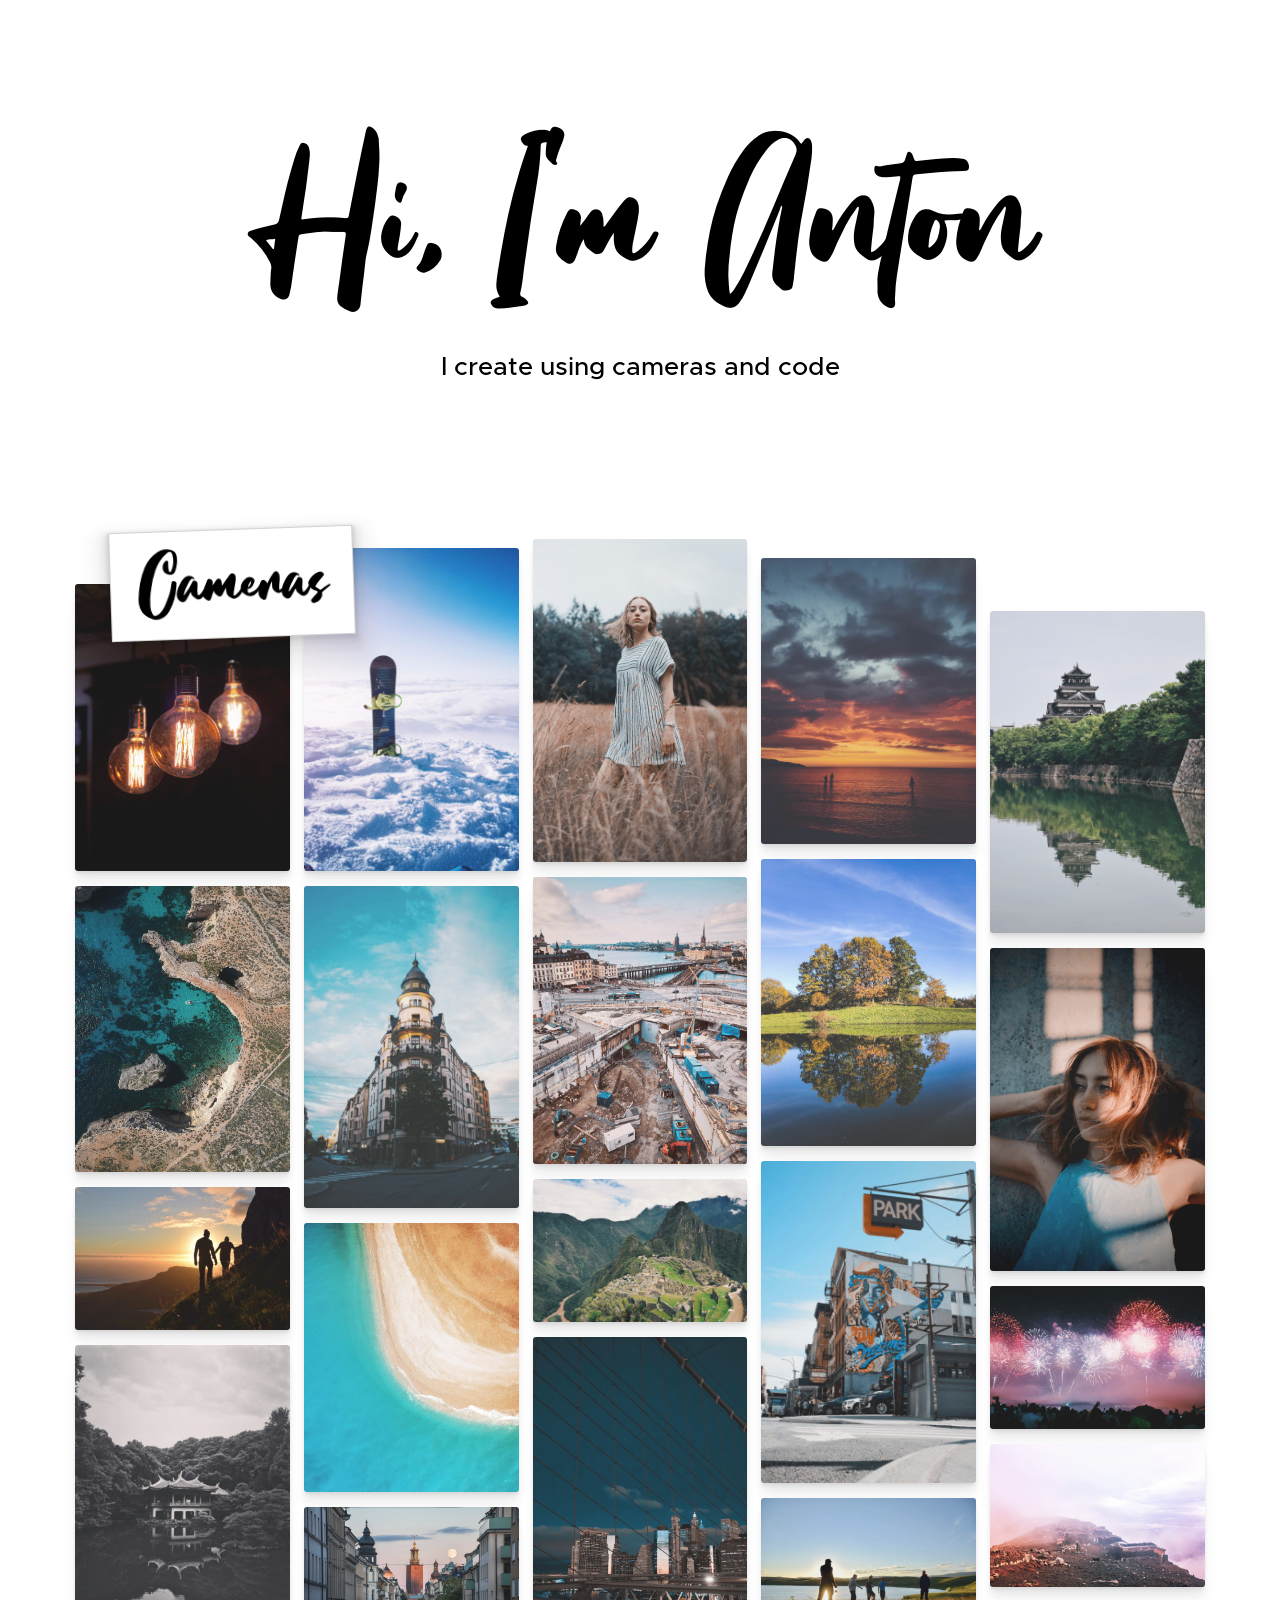
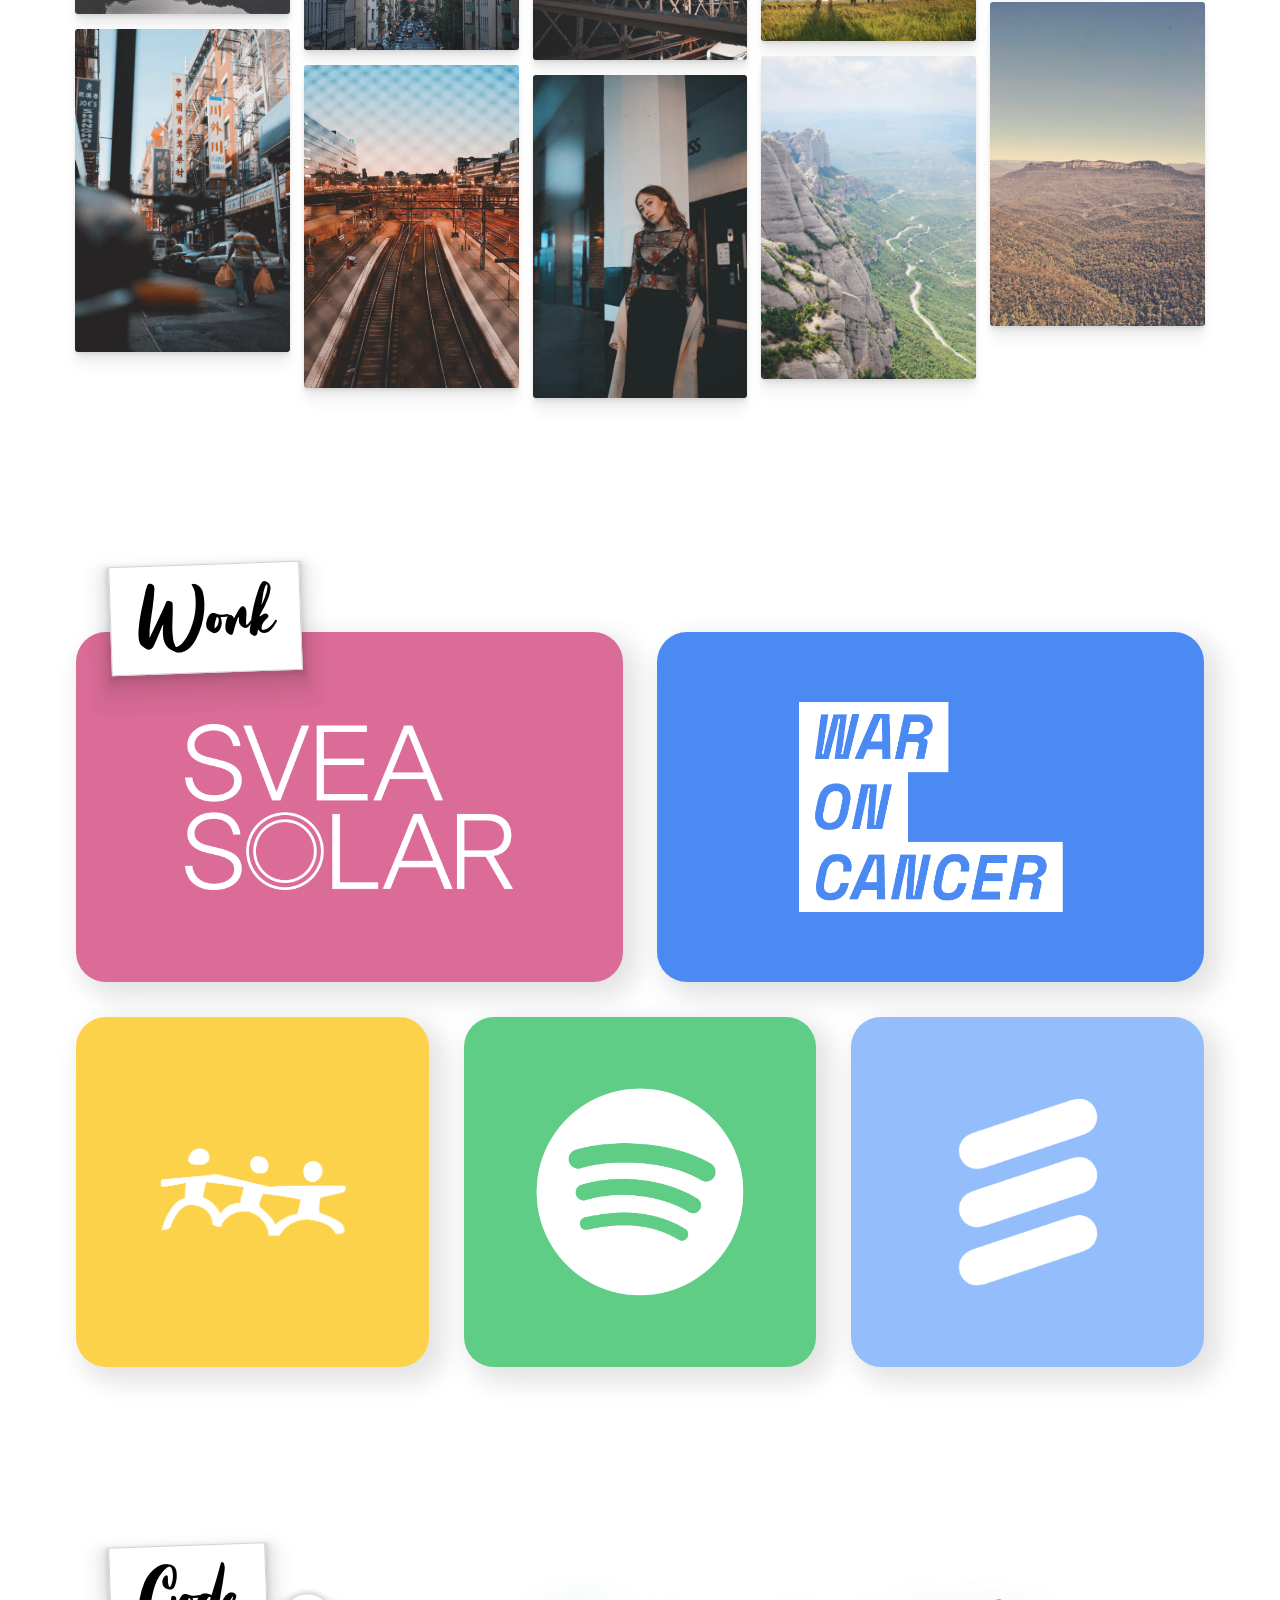
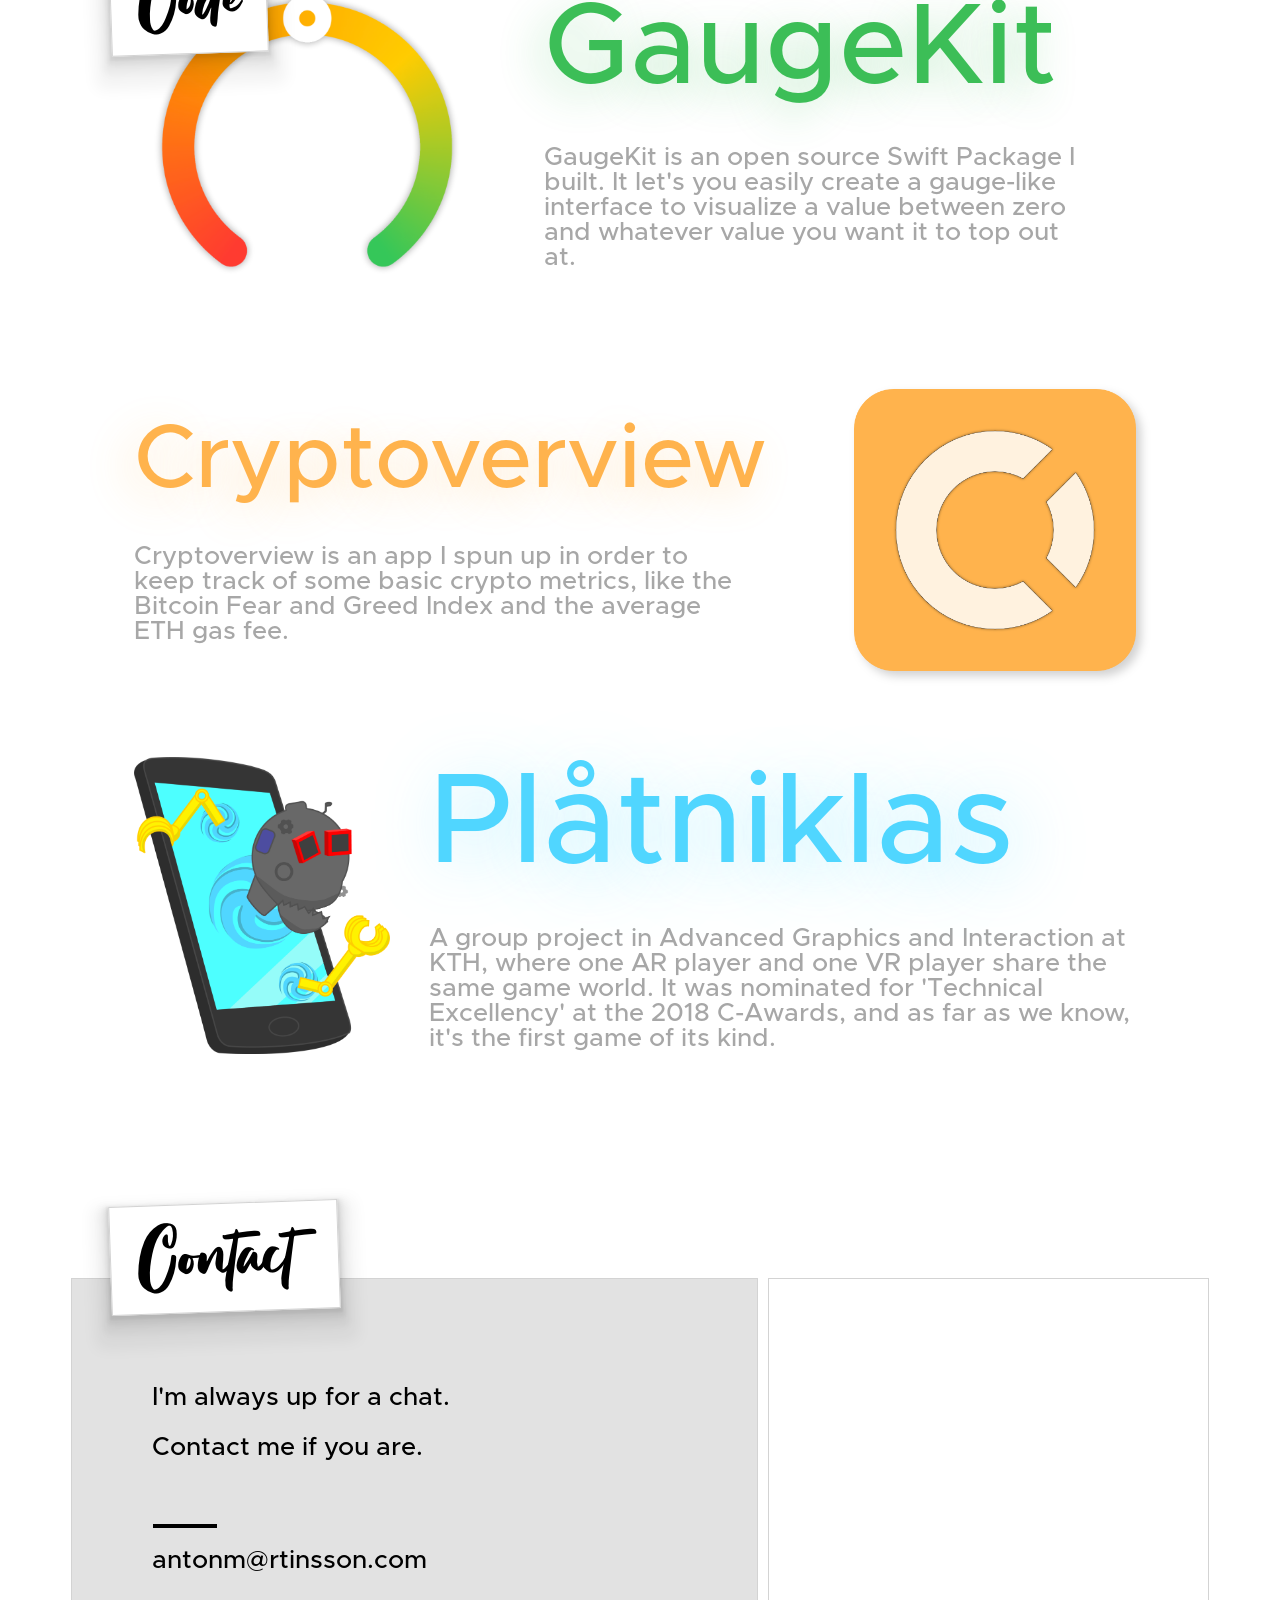
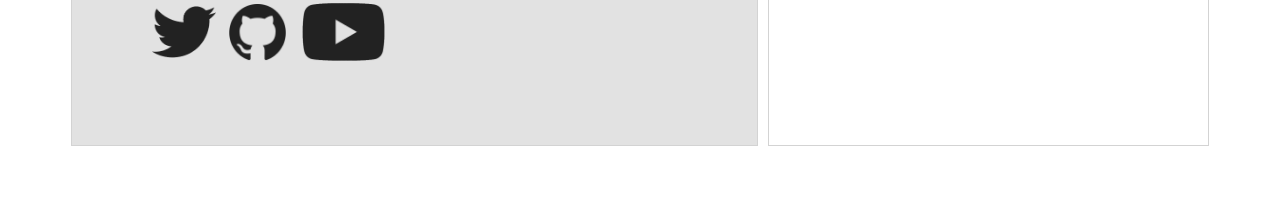
==== index.html @ f38b9bf5 "Get rid of plot and publish" ====
<!DOCTYPE html>
<html lang="en">
  <head>
    <meta charset="UTF-8">
    <meta name="viewport" content="width=device-width, initial-scale=1">
    <meta name="description" content="Anton's portfolio">
    <meta property="og:title" content="Anton's Portfolio">
    <meta property="og:description" content="Anton's portfolio">
    <meta name="twitter:title" content="Anton's Portfolio">
    <meta name="twitter:description" content="Anton's portfolio">
    <link rel="shortcut icon" type="image/png" href="Resources/shortcutIcon.png">
    <title>Anton's Portfolio</title>
    <link rel="stylesheet" href="Resources/portfolioTheme/styles.css" type="text/css">
    <link rel="stylesheet" href="Resources/portfolioTheme/photogrid.css" type="text/css">
    <link rel="stylesheet" href="Resources/portfolioTheme/hero.css" type="text/css">
    <link rel="stylesheet" href="Resources/portfolioTheme/work.css" type="text/css">
    <link rel="stylesheet" href="Resources/portfolioTheme/contact.css" type="text/css">
    <link rel="stylesheet" href="Resources/portfolioTheme/projects.css" type="text/css">
    <link rel="stylesheet" href="Resources/portfolioTheme/darkmode.css" type="text/css">
  </head>
  <body>
    <div>
      <div id="heroContainer">
        <div class="hi">Hi, I'm Anton</div>
        <div id="subtitle">I create using cameras and code</div>
      </div>

      <div class="container">
        <div class="sectionLabel">Cameras</div>
        <div class="hStack camerasContainer">
          <div class="vStack column" id="firstColumn">
            <img src="Resources/Photographs/Lights.jpg" class="photo" alt="Lights">
            <img src="Resources/Photographs/Malta.jpg" class="photo" alt="Malta">
            <img src="Resources/Photographs/Kirkjufell.jpg" class="photo" alt="Kirkjufell">
            <img src="Resources/Photographs/Shinjuku.jpg" class="photo" alt="Shinjuku">
            <img src="Resources/Photographs/Chinatown.jpg" class="photo" alt="Chinatown">
          </div>
          <div class="vStack column" id="secondColumn">
            <img src="Resources/Photographs/Snowboard.jpg" class="photo" alt="Snowboard">
            <img src="Resources/Photographs/Kungsholmsgatan.jpg" class="photo" alt="Kungsholmsgatan">
            <img src="Resources/Photographs/Rhodes.jpg" class="photo" alt="Rhodes">
            <img src="Resources/Photographs/Kungsholmen.jpg" class="photo" alt="Kungsholmen">
            <img src="Resources/Photographs/Centralen.jpg" class="photo" alt="Centralen">
          </div>
          <div class="vStack column" id="thirdColumn">
            <img src="Resources/Photographs/Johanna.jpg" class="photo" alt="Johanna">
            <img src="Resources/Photographs/Slussen.jpg" class="photo" alt="Slussen">
            <img src="Resources/Photographs/MachuPicchu.jpg" class="photo" alt="Machu Picchu">
            <img src="Resources/Photographs/NY_Dawn.jpg" class="photo" alt="New York dawn">
            <img src="Resources/Photographs/Johanna2.jpg" class="photo" alt="Johanna portrait 2">
          </div>
          <div class="vStack column" id="fourthColumn">
            <img src="Resources/Photographs/Bastad_sunset.jpg" class="photo" alt="Bastad sunset">
            <img src="Resources/Photographs/Reflections.jpg" class="photo" alt="Reflections">
            <img src="Resources/Photographs/ParkingLot.jpg" class="photo" alt="Parking lot">
            <img src="Resources/Photographs/Island.jpg" class="photo" alt="Island">
            <img src="Resources/Photographs/Montserrat.jpg" class="photo" alt="Montserrat">
          </div>
          <div class="vStack column" id="fifthColumn">
            <img src="Resources/Photographs/Japanese_Castle.jpg" class="photo" alt="Japanese castle">
            <img src="Resources/Photographs/Johanna3.jpg" class="photo" alt="Johanna portrait 3">
            <img src="Resources/Photographs/Brasilien.jpg" class="photo" alt="Brazil">
            <img src="Resources/Photographs/Fuji.jpg" class="photo" alt="Mount Fuji">
            <img src="Resources/Photographs/BlueMountains.jpg" class="photo" alt="Blue Mountains">
          </div>
        </div>
      </div>

      <div class="container">
        <div class="sectionLabel">Work</div>
        <div class="vStack" id="workContainer">
          <div class="hStack badgeContainer">
            <div class="badge" id="sveaSolar">
              <div class="companyLogo" id="sveaSolarLogo"></div>
              <div class="workDescription">
                <p class="jobTitle">Senior Software Developer</p>
                <p class="workParagraph">As Svea Solar began their transition from React Native to a more performant native app, my experience building apps with SwiftUI proved to be just what they were looking for. Here, I mentor less experienced Swift developers as I continue my stride for perfection of my own craft.</p>
              </div>
            </div>
            <div class="badge" id="warOnCancer">
              <div class="companyLogo" id="warOnCancerLogo"></div>
              <div class="workDescription">
                <p class="jobTitle">iOS Engineer</p>
                <p class="workParagraph">At War on Cancer, I worked with a team dedicated to creating the best possible platform for anyone living with and beyond cancer (as well as their loved ones), while toiling away with some of the latest and greatest that development on Apple platforms had to offer.</p>
              </div>
            </div>
          </div>

          <div class="hStack badgeContainer">
            <div class="badge" id="teamEngine">
              <div class="companyLogo" id="teamEngineLogo"></div>
              <div class="workDescription">
                <p class="jobTitle">iOS Developer</p>
                <p class="workParagraph">As the sole full time iOS Developer for the Stockholm native TeamEngine, I took their iOS offering to new highs and modernized multiple aspects of their app while the company was expanding its reach both in terms of users and employees.</p>
              </div>
            </div>
            <div class="badge" id="spotify">
              <div class="companyLogo" id="spotifyLogo"></div>
              <div class="workDescription">
                <p class="jobTitle">Front-End Intern</p>
                <p class="workParagraph">At Spotify, I worked as a front-end developer intern in a team responsible for creating the tools used for programming and content management in the Spotify application, mainly utlizing React and Typescript to create said tools.</p>
              </div>
            </div>
            <div class="badge" id="ericsson">
              <div class="companyLogo" id="ericssonLogo"></div>
              <div class="workDescription">
                <p class="jobTitle">UX / UI Intern</p>
                <p class="workParagraph">My internship at Ericsson revolved around user testing of their new intranet, but I also took my own initiatives and created a clickable prototype of the website for testing purposes, as well as some vector art for some internal online workspaces.</p>
              </div>
            </div>
          </div>
        </div>
      </div>

      <div class="container">
        <div class="sectionLabel">Code</div>
        <div class="projectContainer">
          <a href="https://github.com/antonmartinsson/GaugeKit">
            <div class="project" id="gaugeKit">
              <img src="Resources/ProjectImages/GaugeKit.png" class="projectImage" id="gaugeKitIcon" alt="GaugeKit">
              <div class="vStack">
                <div class="projectTitle" id="gaugeKitTitle">GaugeKit</div>
                <div class="projectLongText" id="gaugeKitLongText">GaugeKit is an open source Swift Package I built. It let's you easily create a gauge-like interface to visualize a value between zero and whatever value you want it to top out at.</div>
                <div class="projectShortText" id="gaugeKitShortText">GaugeKit is an open source Swift Package I built while working on a personal project of mine.</div>
              </div>
            </div>
          </a>

          <a href="https://apps.apple.com/se/app/cryptoverview/id1578673077">
            <div class="project" id="cryptoverview">
              <div class="vStack">
                <div class="projectTitle" id="cryptoverviewTitle">Cryptoverview</div>
                <div class="projectLongText" id="cryptoverviewLongText">Cryptoverview is an app I spun up in order to keep track of some basic crypto metrics, like the Bitcoin Fear and Greed Index and the average ETH gas fee.</div>
                <div class="projectShortText" id="cryptoverviewShortText">Cryptoverview is an app I spun up in order to keep track of some basic crypto metrics.</div>
              </div>
              <img src="Resources/ProjectImages/CryptoverviewIcon.png" class="projectImage" id="cryptoverviewIcon" alt="Cryptoverview">
            </div>
          </a>

          <a href="https://techpriestv.github.io/platniklas.com/">
            <div class="project" id="platniklas">
              <img src="Resources/ProjectImages/platniklas.png" class="projectImage" id="platniklasIcon" alt="Plåtniklas">
              <div class="vStack">
                <div class="projectTitle" id="platniklasTitle">Plåtniklas</div>
                <div class="projectLongText" id="platniklasLongText">A group project in Advanced Graphics and Interaction at KTH, where one AR player and one VR player share the same game world. It was nominated for 'Technical Excellency' at the 2018 C-Awards, and as far as we know, it's the first game of its kind.</div>
                <div class="projectShortText" id="platniklasShortText">A VR + AR game nominated for 'Technical Excellency' at the 2018 C-Awards.</div>
              </div>
            </div>
          </a>
        </div>
      </div>

      <div class="container">
        <div class="sectionLabel" id="contactSectionLabel">Contact</div>
        <div id="contactContainer">
          <div id="contactInfo">
            <div id="message">
              <p>I'm always up for a chat.</p>
              <p>Contact me if you are.</p>
            </div>
            <div class="grid-item-divider grid-item-divider-left"></div>
            <div class="vStack">
              <div id="email">
                <a href="mailto:antonm@rtinsson.com">antonm@rtinsson.com</a>
              </div>
              <div class="hStack" id="iconContainer">
                <a href="https://www.twitter.com/ntonmartinsson" id="twitterLogo">
                  <img src="Resources/Logos/twitter.png" alt="Twitter logo">
                </a>
                <a href="https://www.github.com/antonmartinsson" id="githubLogo">
                  <img src="Resources/Logos/github.png" alt="Github logo">
                </a>
                <a href="https://www.youtube.com/channel/UCJxH7hGYZABZMricpEmWZAg" id="youtubeLogo">
                  <img src="Resources/Logos/youtube.png" alt="YouTube logo">
                </a>
              </div>
            </div>
          </div>
          <div id="portraitContainer"></div>
        </div>
      </div>
    </div>
  </body>
</html>
---- Resources/portfolioTheme/styles.css ----
.container {
  overflow: hidden;
  box-sizing: border-box;
  padding-top: 60px;
}

.sectionLabel {
  font-family: Beattingvile;
  font-size: 8vw;
  padding: 0 2vw;
  background-color: #fff;
  z-index: 1;
  transform: rotate(-2deg);
  position: absolute;
  margin-left: 8%;
  border-color: lightgray;
  border-style: solid;
  border-width: 1px;
  box-shadow: 0 2px 2px 2px rgba(0, 0, 0, 0.05),
    0 4px 4px 4px rgba(0, 0, 0, 0.05), 0 8px 8px 8px rgba(0, 0, 0, 0.05),
    0 16px 16px 16px rgba(0, 0, 0, 0.05);
}

.hStack {
  display: flex;
  flex-direction: row;
	justify-content: center;
}

.vStack {
  display: flex;
  flex-direction: column;
	justify-content: center;
}

a {
  color: inherit;
  text-decoration: none;
}

a:hover {
  text-decoration: none;
  color: black;
}

.expandContract {
  margin-top: -100%;
  transition: ease-in-out s;
}

@font-face {
  font-family: Beattingvile;
  src: url('../Fonts/Beattingvile.otf');
}

@font-face {
  font-family: Metropolis;
  src: url('../Fonts/Metropolis-Medium.otf');
}

@font-face {
  font-family: Coolvetica;
  src: url('../Fonts/Coolvetica-Condensed.ttf');
}

@media screen and (max-width: 1023px) {
  .sectionLabel {
    font-size: 14vw;
    transform: rotate(-2deg) translateY(-20px);
  }
}
---- Resources/portfolioTheme/photogrid.css ----
.camerasContainer {
  display: flex;
  flex-wrap: wrap;
  width: 100%;
  z-index: 1;
  align-items: center;
  justify-content: center;
  margin-bottom: 8%;
}

.photo {
  opacity: 0.9;
  width: 100%;
  height: auto;
  transition: 0.5s ease;
  backface-visibility: hidden;
  border-radius: 3px;
  margin-top: 10px;
  margin-bottom: 5px;
  box-shadow: 0 2px 2px rgba(0, 0, 0, 0.05), 0 4px 4px rgba(0, 0, 0, 0.05),
    0 8px 8px rgba(0, 0, 0, 0.05), 0 16px 16px rgba(0, 0, 0, 0.05);
  overflow: hidden;
  filter: grayscale(10%);
}

.photo:hover {
  opacity: 1;
}

.column {
  flex: 15%;
  max-width: 17%;
  padding: 0 7px;
}

.column img {
  vertical-align: middle;
  transition: transform 0.3s ease;
}

.column img:hover {
  transform: scale(1.03);
}

img {
  width: 100%;
}

@media screen and (max-width: 1023px) {
  .column {
    max-width: 16%;
  }
}

@media screen and (max-width: 428px) {
  #fifthColumn {
    display: none;
  }

  #fourthColumn {
    display: none;
  }

  #thirdColumn {
    padding-top: 10px;
  }

  .column {
    max-width: 25%;
  }
}
---- Resources/portfolioTheme/hero.css ----
#heroContainer {
	display: flex;
	flex-direction: column;
	justify-content: center;
	align-items: center;
	margin-top: 7%;
	margin-bottom: 7%;
	height: 70%;
}

.hi {
	font-family: Beattingvile;
	font-size: 20vw;
}

#subtitle {
	font-family: Metropolis;
	font-size: 2vw;
	text-align: center;
}

@media screen and (min-width: 1080px) {
	#heroContainer {
		height: 80%;
	}
}

@media screen and (max-width: 800px) {
	#heroContainer {
		height: 60vw;
		margin-bottom: 0%;
	}
	
	.hi {
		font-size: 23vw;
	}
	
	#subtitle {
		font-family: Metropolis;
		padding-top: 10px;
		font-size: 3vw;
	}
}
---- Resources/portfolioTheme/work.css ----
#workContainer {
	margin-top: 4%;
	margin-bottom: 8%;
}

.badgeContainer {
	padding: 0% 4%;
	display: flex;
}

.badge {
	display: flex;
	align-items: center;
	justify-content: center;
    flex: 1;
	height: 350px;
	opacity: 0.7;
	margin: 1.5%;
	stroke: black;
	stroke-width: 10;
	transition: all 0.3s ease;
	border-radius: 30px;
	-webkit-box-shadow: 10px 10px 26px 6px rgba(0, 0, 0, 0.16);
	-moz-box-shadow: 10px 10px 26px 6px rgba(0, 0, 0, 0.16);
	box-shadow: 10px 10px 26px 6px rgba(0, 0, 0, 0.16);
}

.companyLogo {
	max-height: 60%;
	max-width: 60%;
	width: 100%;
	height: 100%;
	object-fit: cover;
	background-position: center;
	background-size: contain;
	background-repeat: no-repeat;
}

.workDescription {
	cursor: default;
	display: none;
	position: absolute;
	padding: 10%;
	color: white;
	text-align: left;
	font-family: 'Metropolis';
	stroke-width: 0px;
	font-size: 13pt;
	opacity: 0;
	transition: 0.3s ease;
}

#spotifyLogo {
	background-image: url('../Logos/spotify.png');
}

#teamEngineLogo {
	background-image: url('../Logos/teamengine.png');
}

#ericssonLogo {
	background-image: url('../Logos/ericsson.png');
}

#warOnCancerLogo {
	background-image: url('../Logos/waroncancer.png');
}

#sveaSolarLogo {
    background-image: url('../Logos/sveaSolar.png');
}

.jobTitle {
	margin: 1%;
	font-size: 2vw;
	font-family: Metropolis;
	font-weight: bold;
}

tspan {
	fill: white;
	cursor: default;
}

.badge:hover {
	opacity: 1;
	transform: scale(1.05);
}

.badge:hover > .companyLogo {
	opacity: 0.1;
}

.badge:hover > .workDescription {
	display: block;
	opacity: 1;
}

.companyLogo {
	opacity: 1;
	transition: 0.3s ease;
}

#warOnCancer {
	background-color: #005AEE;
}

#teamEngine {
	background-color: #FCC000;
}

#spotify {
	background-color: #1DB954;
}

#ericsson {
	background-color: #66A3FA;
}

#sveaSolar {
    background-color: #CB2F6C;
}

@media screen and (min-width: 2300px), (pointer:coarse) {
	.badge {
		height: 500px;
	}
}

@media screen and (max-width: 1023px), (pointer:coarse) {
	#workContainer {
		margin-top: 8%;
	}
	
	.badgeContainer {
		flex-direction: column;
		align-items: center;
	}
	
	.badge {
		width: 75%;
		height: 100px;
		margin: 25px;
		margin-top: 0px;
		padding: 5%;
        flex: none;
		justify-content: left;
	}
	
	#workSectionLabel {
		transform: translateY(-5vw) rotate(-2deg);
	}
	
	.companyLogo {
		max-height: 80%;
		max-width: 80%;
	}
	
	.workplace {
		display: flex;
		width: 100%;
		padding: 20px 10px;
	}
	
	.workDescription {
		display: block;
		opacity: 1;
		position: relative;
		padding: 1%;
		padding-left: 6%;
		font-size: 12pt;
	}
	
	.badge:hover > .companyLogo {
		opacity: 1;
	}
	
	.badge:hover {
		transform: initial;
	}
	
	.workSuperTitle {
		display: block;
	}
	
	.jobTitle {
		display: none;
	}
	
	br {
		display: none;
	}
}

@media screen and (max-width: 500px) {
	.jobTitle {
		margin: 0px;
		margin-top: 10px;
		display: flex;
		font-size: 4vw;
		opacity: 0.8;
	}
	
	.workParagraph {
		display: none;
	}
	
	.badge {
		flex-direction: column;
	}
	
	#workSectionLabel {
		transform: rotate(-2deg);
	}
}
---- Resources/portfolioTheme/contact.css ----
#contactContainer {
  padding: 0% 5%;
  margin-top: 8%;
  padding-bottom: 5vw;
  display: flex;
}

#contactSectionLabel {
	margin-top: 2vw;
  padding-right: 3.5vw;
}

#contactInfo {
  width: 60%;
  height: auto;
  background: rgba(207, 207, 207, 0.6);
  padding: 7%;
  font-size: 2vw;
  font-family: Metropolis;
  margin-right: 5px;
  border-color: lightgray;
  border-style: solid;
  border-width: 0.5px;
}

#portraitContainer {
  width: 50%;
  height: auto;
  float: right;
  border-color: lightgray;
  border-style: solid;
  border-width: 0.5px;
  overflow: hidden;
  background-size: cover;
  background-position: center;
  background-image: url('../Photographs/contactPortrait.jpg');
  margin-left: 5px;
}

#iconContainer {
	margin-top: 20px;
	justify-content: left;
}

.grid-item-divider {
  display: block;
  position: relative;
  height: 4px;
  background-color: currentColor;
  width: 80px;
  margin: 5vw auto 10px;
  transform: scaleX(0.8);
}

.grid-item-divider-left {
  margin-left: -7px;
  right: initial;
}

#email {
  font-size: 2vw;
  margin: 10px 0px;
}

#twitterLogo {
	height: auto;
	width: 5vw;
	margin-right: 1vw;
	align-self: center;
}

#githubLogo {
	height: auto;
	width: 4.5vw;
	align-self: center;
	margin-right: 1.2vw;
}

#youtubeLogo {
	height: auto;
	width: 6.5vw;
	align-self: center;
}

@media screen and (max-width: 1023px) {
  #contactSectionLabel {
    margin-top: 0;
    padding-right: 5vw;
  }

  #message {
    margin-top: 20px;
  }

  #email {
    font-size: 19pt;
  }

  #contactInfo {
    font-size: 19pt;
  }
}

@media screen and (max-width: 800px) {
  #contactInfo {
    width: 50%;
    font-size: 18pt;
  }

  #email {
    font-size: 18pt;
  }

  #portraitContainer {
    width: 50%;
  }

  .fab {
    padding-left: 10px;
    padding-right: 0.5vw;
    padding-top: 10px;
  }
}

@media screen and (max-width: 414px) {
  #message {
    margin-top: 8px;
  }

  #contactInfo {
    font-size: 11pt;
  }

  #email {
    font-size: 11pt;
  }

  .fab {
    font-size: 10pt;
    padding-left: 5px;
    padding-right: 1vw;
    padding-top: 5px;
  }

  .grid-item-divider {
    height: 2px;
    margin-top: 30px;
    margin-bottom: 10px;
  }
}
---- Resources/portfolioTheme/projects.css ----
.projectContainer {
  display: flex;
  flex-direction: column;
  justify-content: center;
}

.project {
  display: flex;
  margin: 1% 10%;
  flex-direction: row;
  position: relative;
  margin-bottom: 5%;
  overflow: visible;
  align-items: center;
}

.projectImage {
  transition: ease-in-out 0.3s;
  cursor: pointer;
}

.project:hover > .projectImage {
  transform: scale(1.05);
}

.projectLongText {
  font-family: Metropolis;
  font-size: 2vw;
  color: #a7a7a7;
  cursor: pointer;
}

.projectShortText {
  font-family: Metropolis;
  font-size: 10pt;
  color: #a7a7a7;
  cursor: pointer;
  display: none;
}

.projectTitle {
  font-family: Metropolis;
  font-size: 10vw;
  cursor: pointer;
}

/* PLÅTNIKLAS */

#platniklasIcon {
  width: 20vw;
  align-self: center;
  margin-right: 3vw;
}

#platniklasTitle {
  color: #50d6ff;
  z-index: 1;
  text-shadow: 10px 10px 70px rgba(80, 214, 255, 0.4);
}

#platniklasLongText {
  padding: 3vw 0 0 0;
}

#platniklasShortText {
  padding: 3vw 0 0 0;
}

/* MARTINSSON PHOTOGRAPHY */

#martinssonPhotoIcon {
  width: 55vw;
  align-self: center;
  margin-right: 5vw;
}

#martinssonPhotoTitle {
  width: 40vw;
  font-size: 7vw;
  text-shadow: -10px 10px 40px rgba(0, 0, 0, 0.3);
}

#martinssonPhotoLongText {
  padding: 3vw 0 0 0;
}

#martinssonPhotoShortText {
  padding: 3vw 0 0 0;
}

/* GAUGEKIT */

#gaugeKit {
  transition: all 1s;
}

#gaugeKitIcon {
  margin-right: 5vw;
  width: 27vw;
  align-self: center;
}

#gaugeKitTitle {
  width: 40vw;
  font-size: 9vw;
  color: #3CBE57;
  text-shadow: -10px 10px 40px rgba(60, 190, 87, 0.3);
}

#gaugeKitLongText {
  padding: 3vw 5vw 0 0;
}

#gaugeKitShortText {
  padding: 3vw 5vw 0 0;
}

/* CRYPTOVERVIEW */

#cryptoverview {
	transition: all 1s;
}

#cryptoverviewIcon {
	margin-left: 5vw;
	width: 22vw;
	align-self: center;
	padding: 10px;
	filter: drop-shadow(5px 5px 5px #D1D1D1);
}

#cryptoverviewTitle {
	width: 40vw;
	font-size: 7vw;
	color: #FFB34D;
	text-shadow: -10px 10px 40px rgba(255, 179, 77, 0.3);
}

#cryptoverviewLongText {
	padding: 3vw 3vw 0 0;
}

#cryptoverviewShortText {
	padding: 3vw 3vw 0 0;
}

@media screen and (max-width: 1023px) {
	.projectContainer {
		padding-top: 6%;
	}
	
  .projectLongText {
    font-size: 13pt;
  }
}

@media screen and (max-width: 600px) {
  .projectShortText {
    display: block;
  }

  .projectLongText {
    display: none;
  }

  #platniklasIcon {
    width: 25vw;
  }

	#martinssonPhotoIcon {
		width: 30vw;
	}
}
---- Resources/portfolioTheme/darkmode.css ----
@media (prefers-color-scheme: dark) {
	body {
		background-color: #222;
	}
	
	a:hover {
	  text-decoration: none;
	  color: #ddd;
	}
	
	.sectionLabel {
		background-color: #222;
	}
	
	.photo {
		opacity: 0.9;
	}
	
	.badge {
		opacity: 0.9;
	}
	
	#contactInfo {
		background: rgba(50, 50, 50, 1);
	}
	
	#martinssonPhotoIcon {
		filter: invert(100%);
	}
	
	#twitterLogo {
		filter: invert(100%);
	}
	
	#githubLogo {
		filter: invert(100%);
	}
	
	#youtubeLogo {
		filter: invert(100%);
	}
	
	#tweetToBeatIcon {
		filter: invert(100%);
	}
	
	#tweetToBeatTitle {
		filter: invert(100%);
	}
	
	#martinssonPhotoTitle {
		text-shadow: -10px 10px 40px rgba(255, 255, 255, 0.3);
	}
	
	#cryptoverviewIcon {
		filter: drop-shadow(0px 0px 0px #D1D1D1);
	}

	body,
	header .site-name {
		color: #ddd;
	}
}
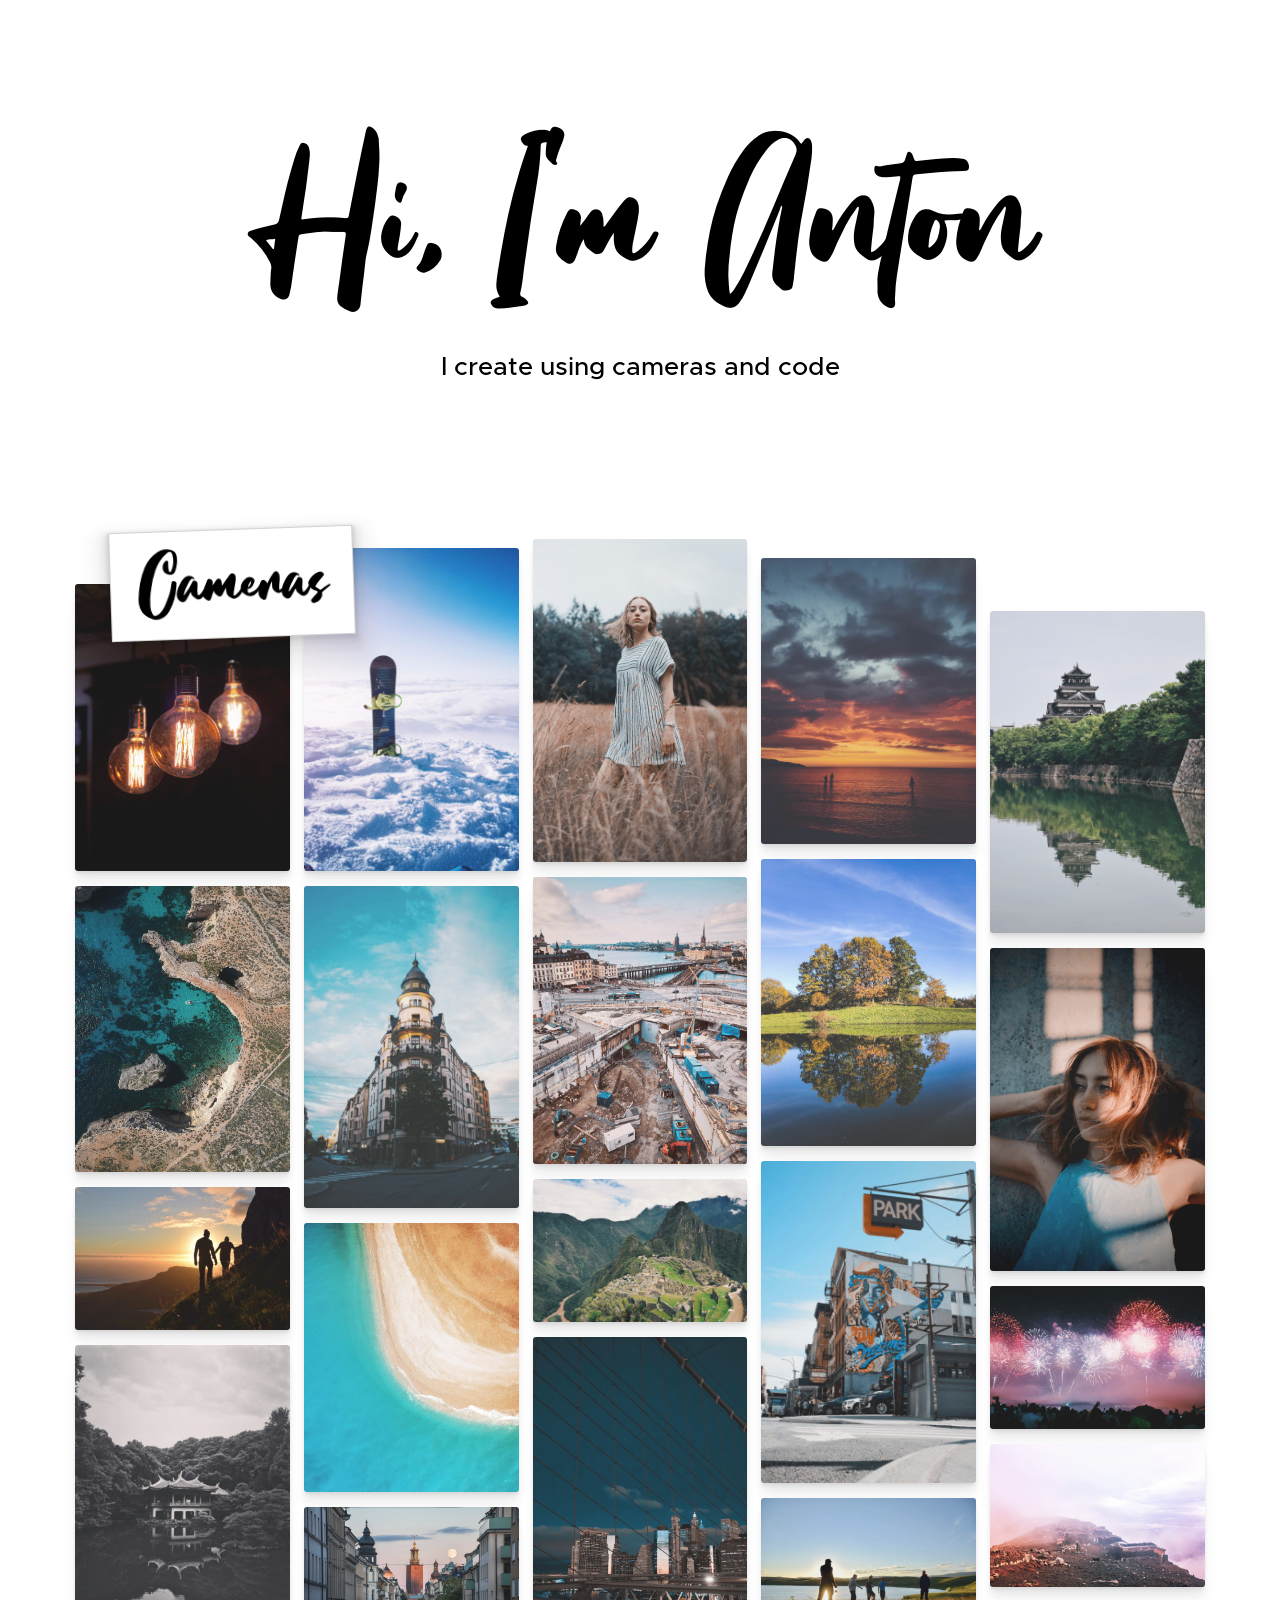
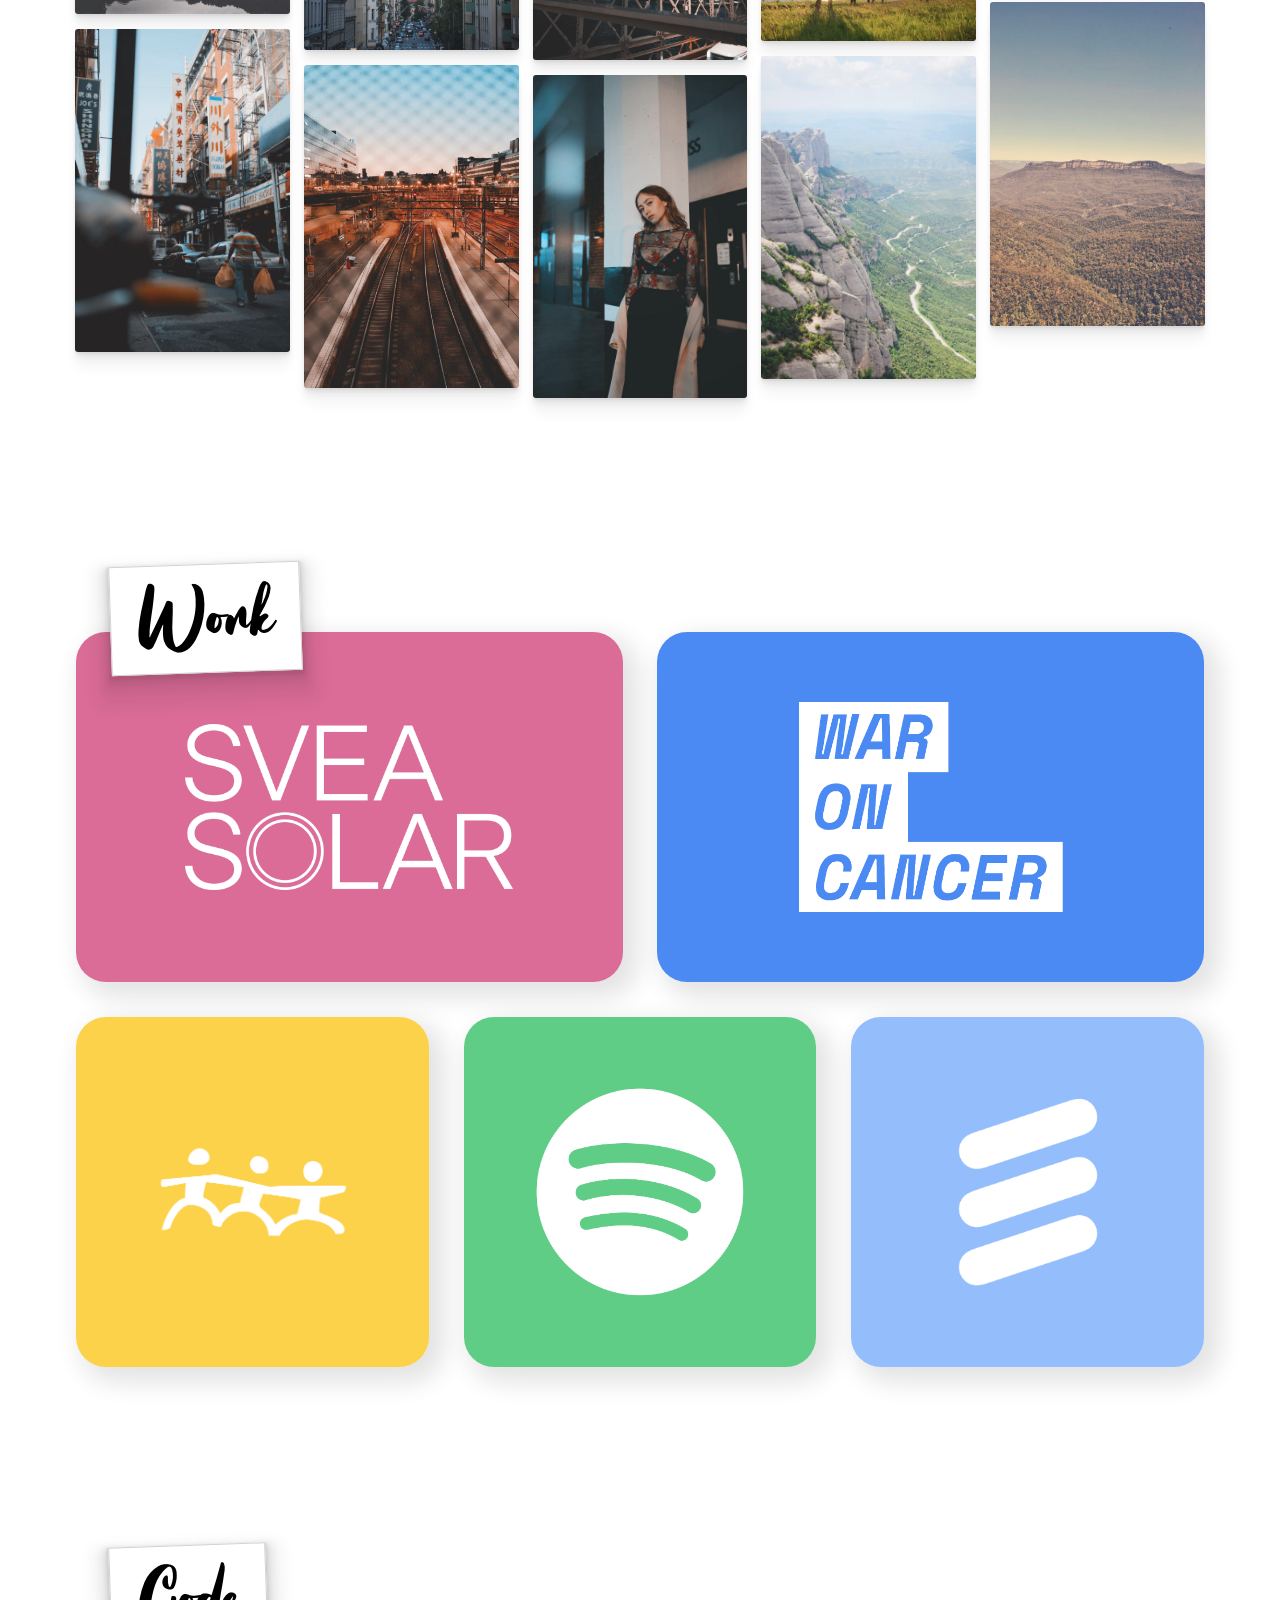
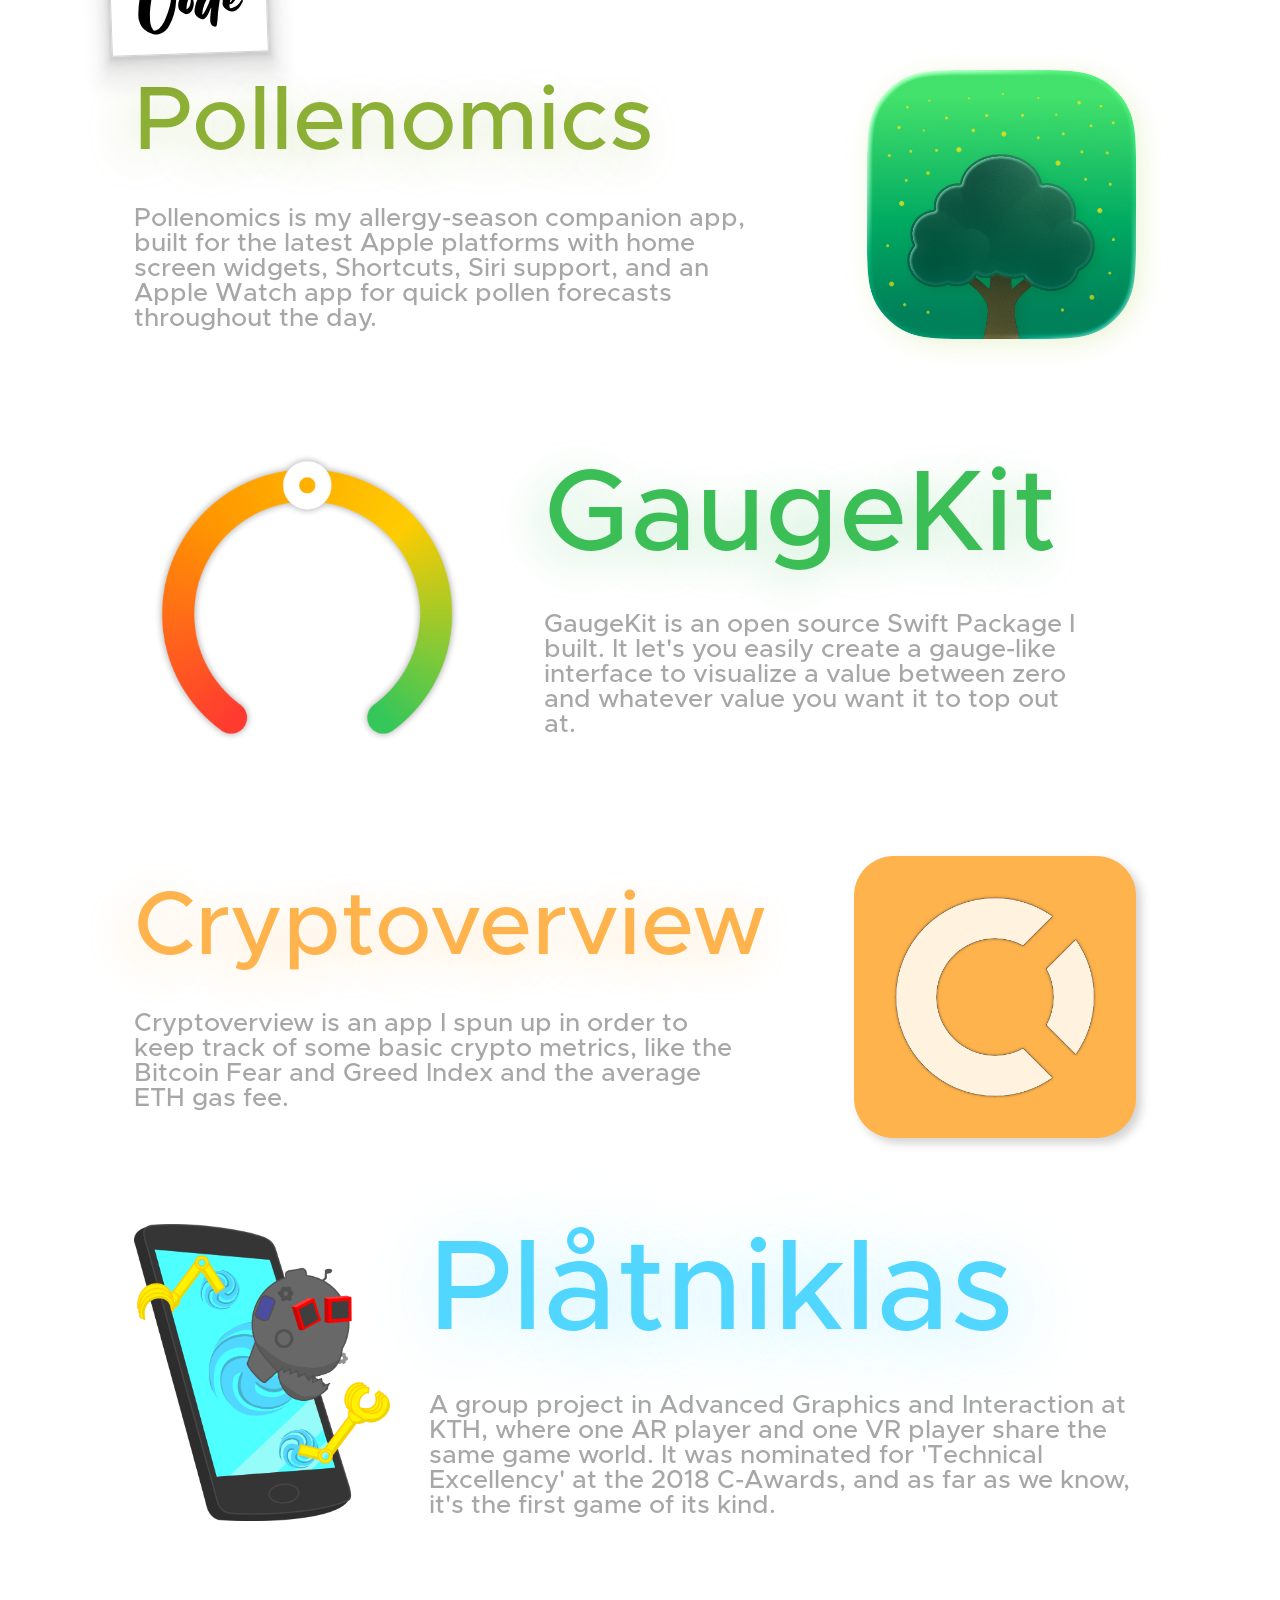
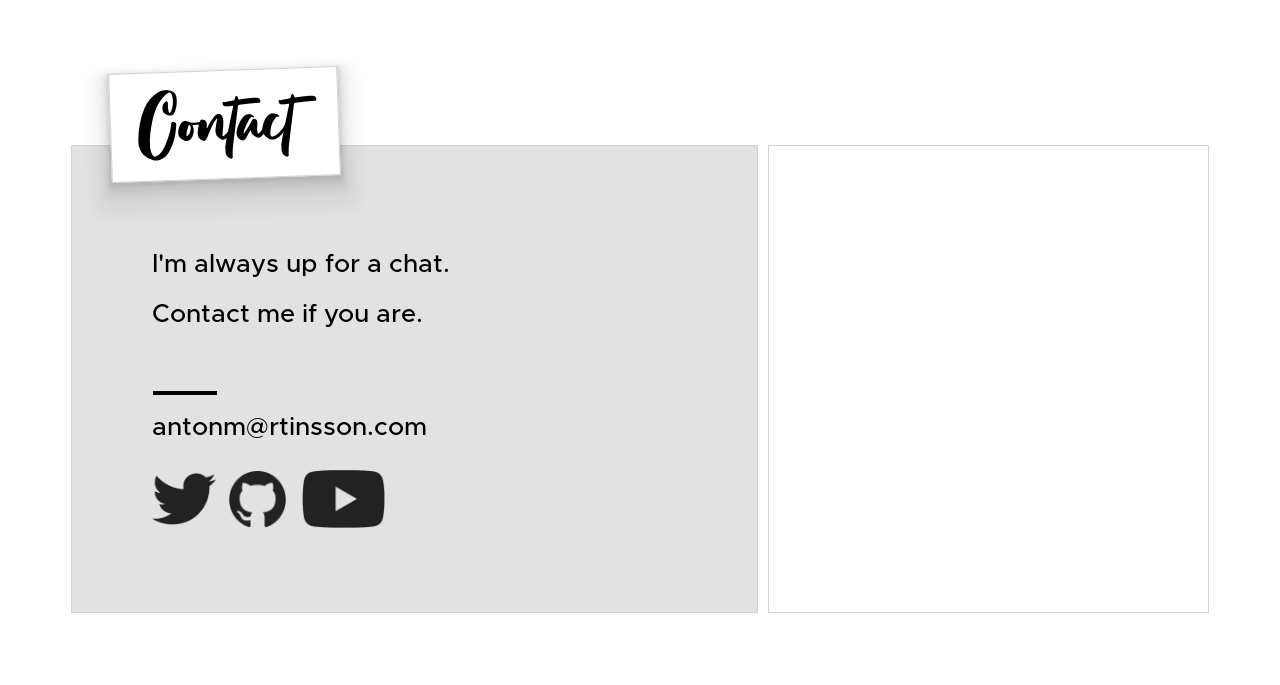
==== commit 7426c9de: "Add Pollenomics" ====
--- a/index.html
+++ b/index.html
@@ -115,6 +115,17 @@
       <div class="container">
         <div class="sectionLabel">Code</div>
         <div class="projectContainer">
+          <a href="https://apps.apple.com/us/app/pollenomics/id6747726612">
+            <div class="project" id="pollenomics">
+              <div class="vStack">
+                <div class="projectTitle" id="pollenomicsTitle">Pollenomics</div>
+                <div class="projectLongText" id="pollenomicsLongText">Pollenomics is my allergy-season companion app, built for the latest Apple platforms with home screen widgets, Shortcuts, Siri support, and an Apple Watch app for quick pollen forecasts throughout the day.</div>
+                <div class="projectShortText" id="pollenomicsShortText">An allergy-season companion with widgets, Siri and Shortcuts support, and an Apple Watch app for quick pollen forecasts.</div>
+              </div>
+              <img src="Resources/ProjectImages/PollenomicsIcon.png" class="projectImage" id="pollenomicsIcon" alt="Pollenomics">
+            </div>
+          </a>
+
           <a href="https://github.com/antonmartinsson/GaugeKit">
             <div class="project" id="gaugeKit">
               <img src="Resources/ProjectImages/GaugeKit.png" class="projectImage" id="gaugeKitIcon" alt="GaugeKit">
--- a/Resources/portfolioTheme/projects.css
+++ b/Resources/portfolioTheme/projects.css
@@ -2,6 +2,7 @@
   display: flex;
   flex-direction: column;
   justify-content: center;
+  padding-top: 8vw;
 }
 
 .project {
@@ -144,9 +145,38 @@
 	padding: 3vw 3vw 0 0;
 }
 
+/* POLLENOMICS */
+
+#pollenomics {
+  transition: all 1s;
+}
+
+#pollenomicsIcon {
+  margin-left: 5vw;
+  width: 21vw;
+  align-self: center;
+  padding: 10px;
+  filter: drop-shadow(5px 5px 12px rgba(186, 214, 104, 0.28));
+}
+
+#pollenomicsTitle {
+  width: 40vw;
+  font-size: 7vw;
+  color: #8caf36;
+  text-shadow: -10px 10px 40px rgba(140, 175, 54, 0.28);
+}
+
+#pollenomicsLongText {
+  padding: 3vw 3vw 0 0;
+}
+
+#pollenomicsShortText {
+  padding: 3vw 3vw 0 0;
+}
+
 @media screen and (max-width: 1023px) {
 	.projectContainer {
-		padding-top: 6%;
+		padding-top: 10%;
 	}
 	
   .projectLongText {
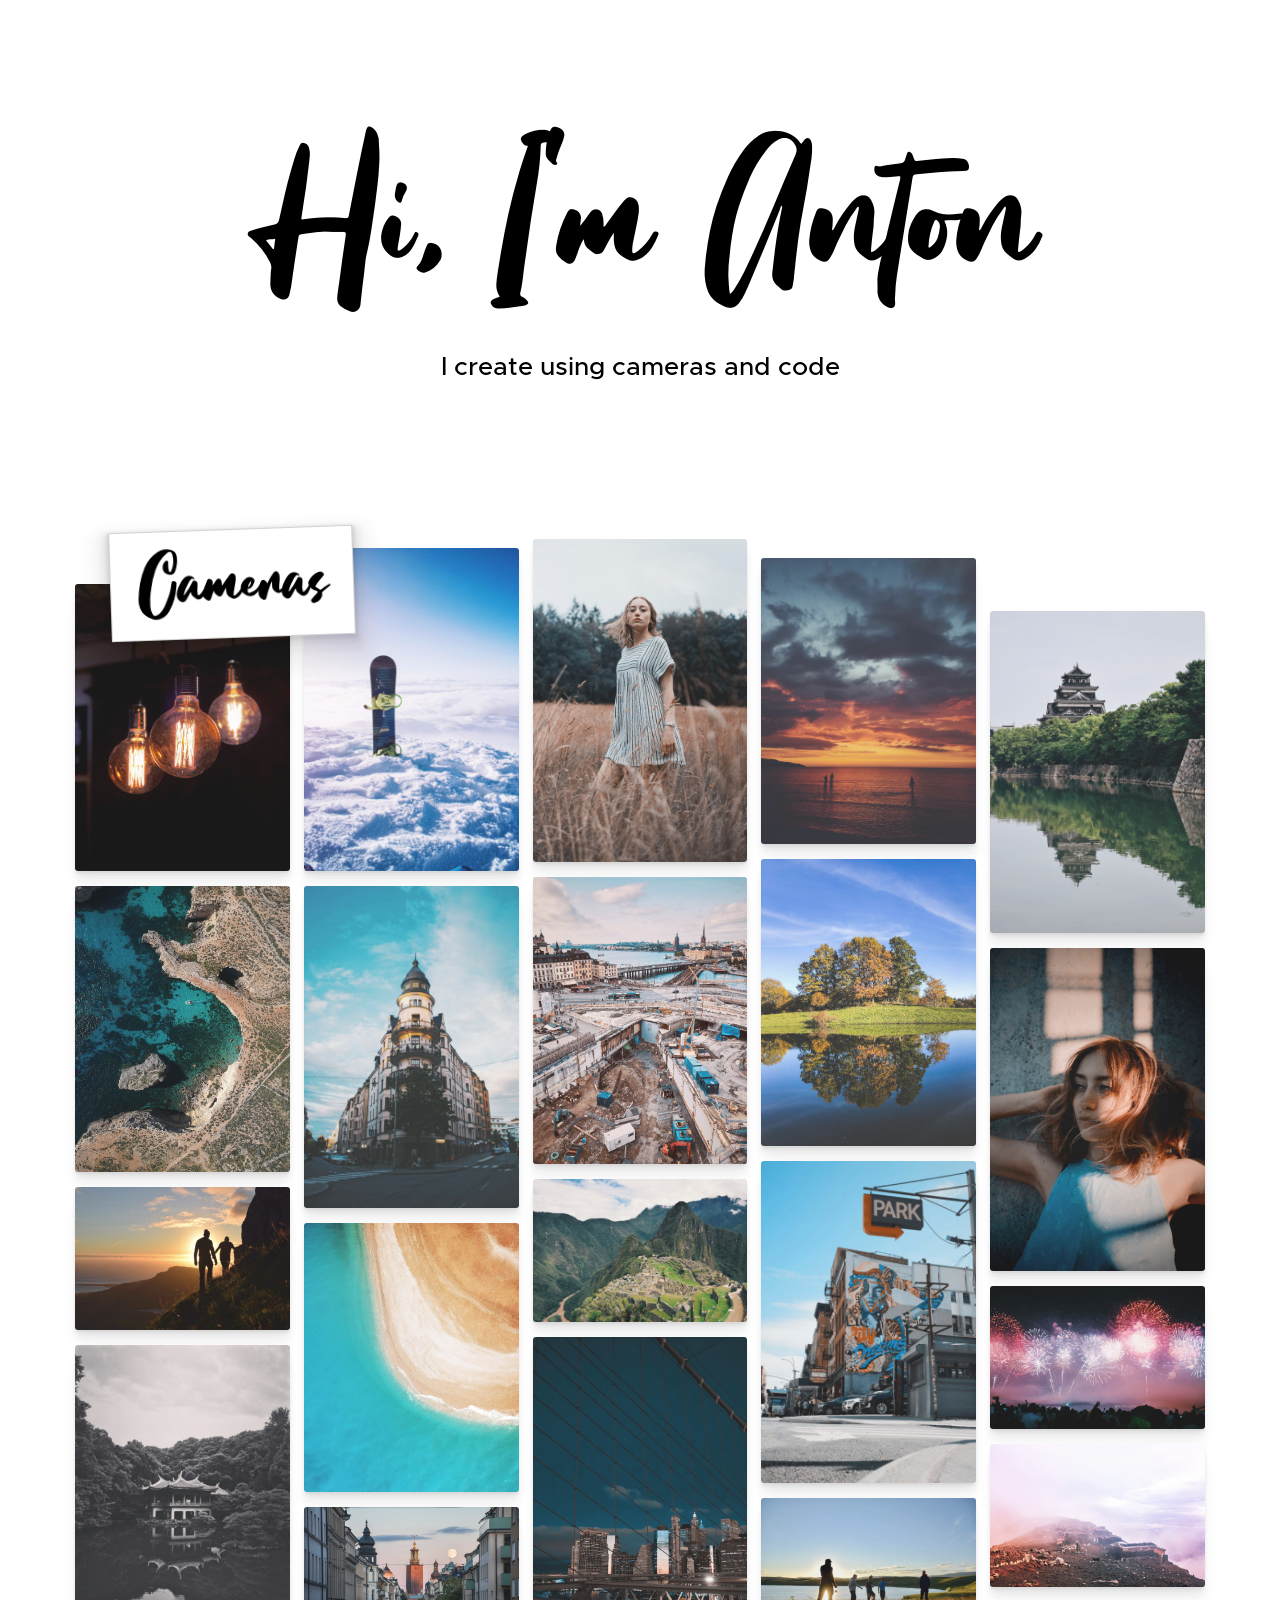
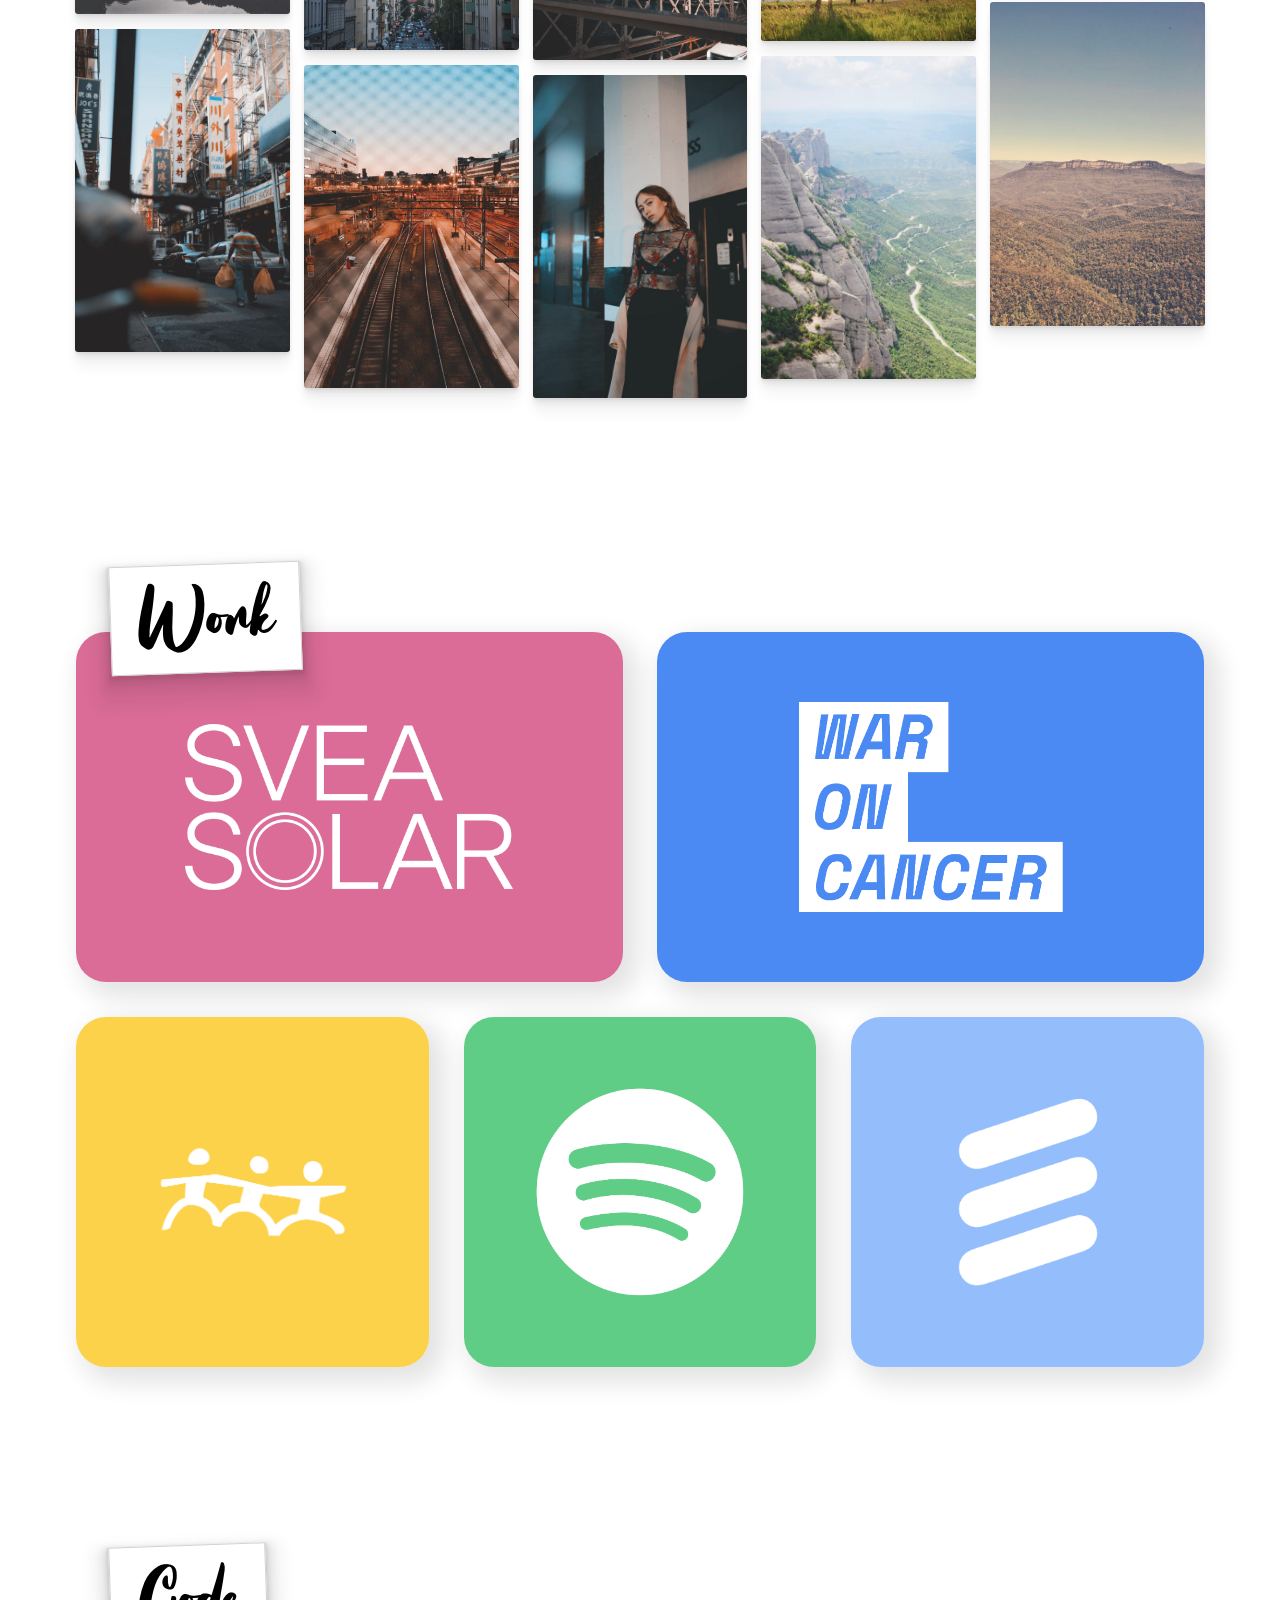
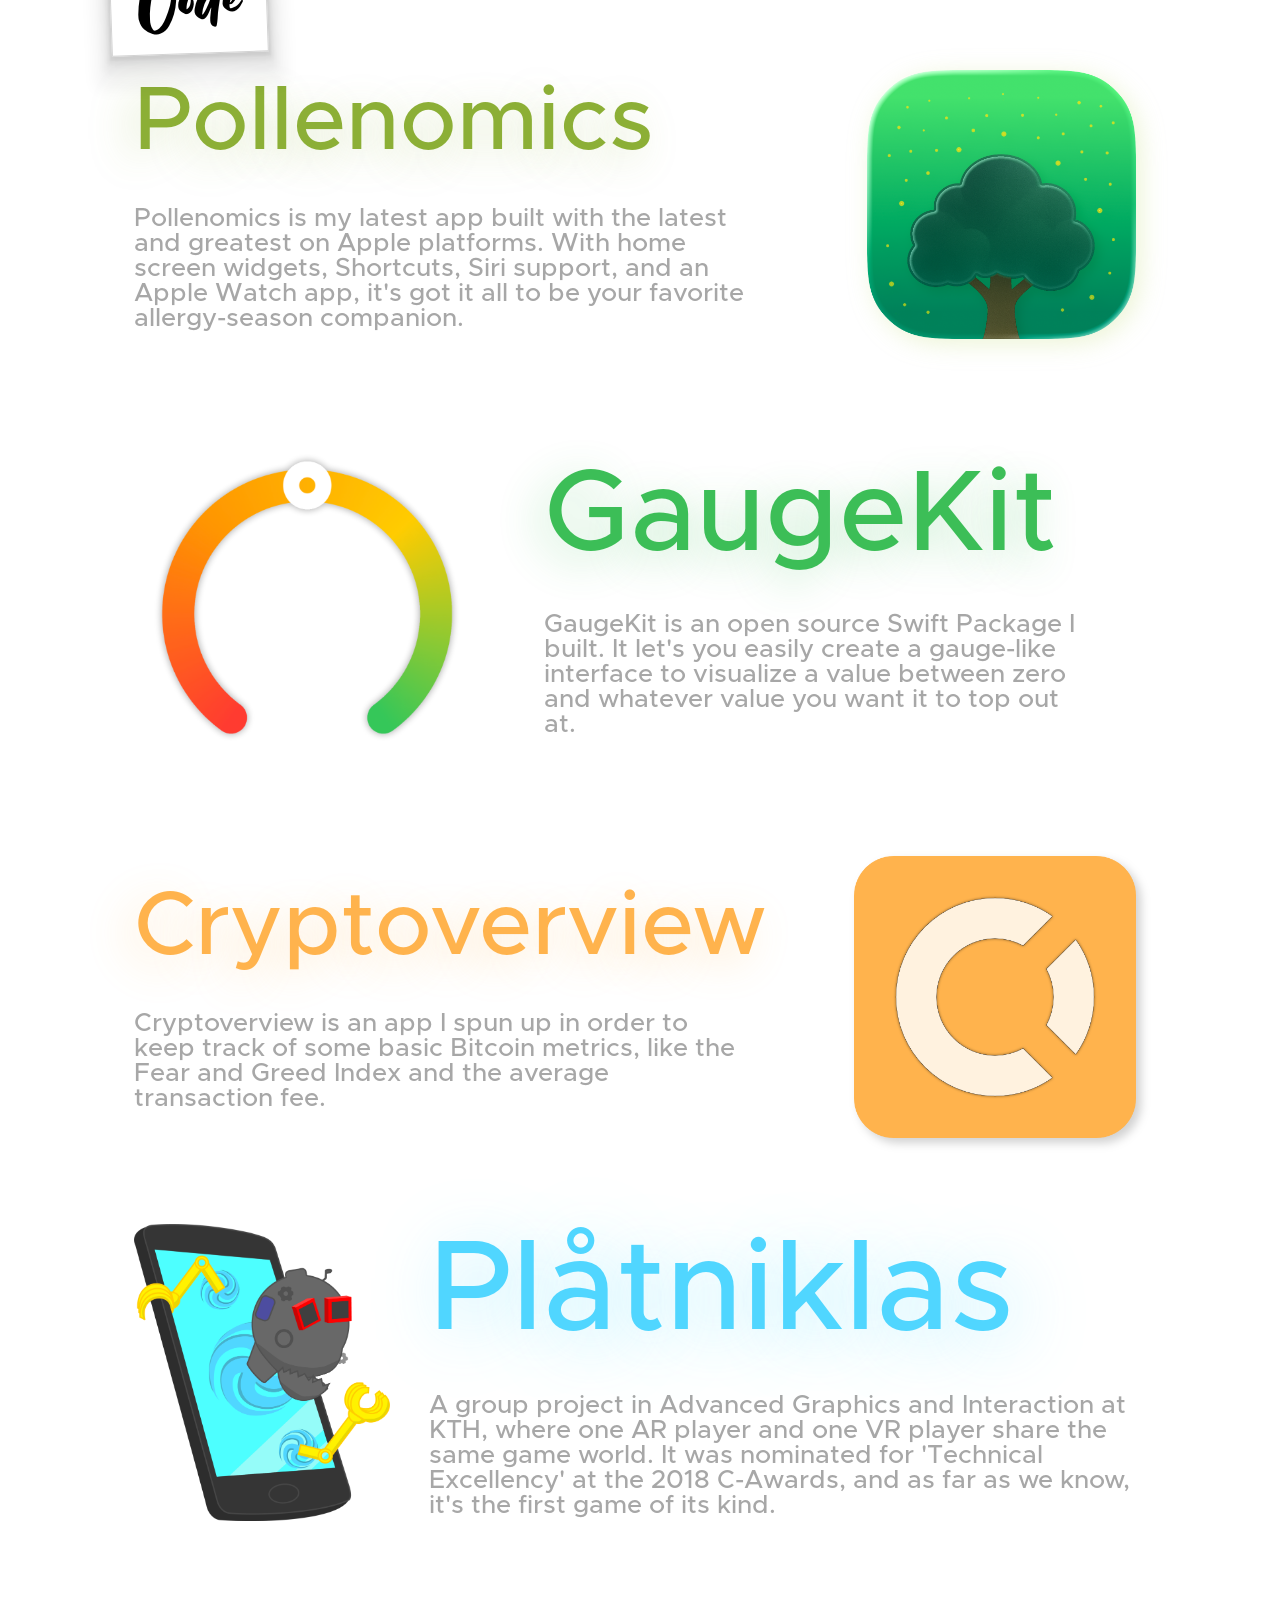
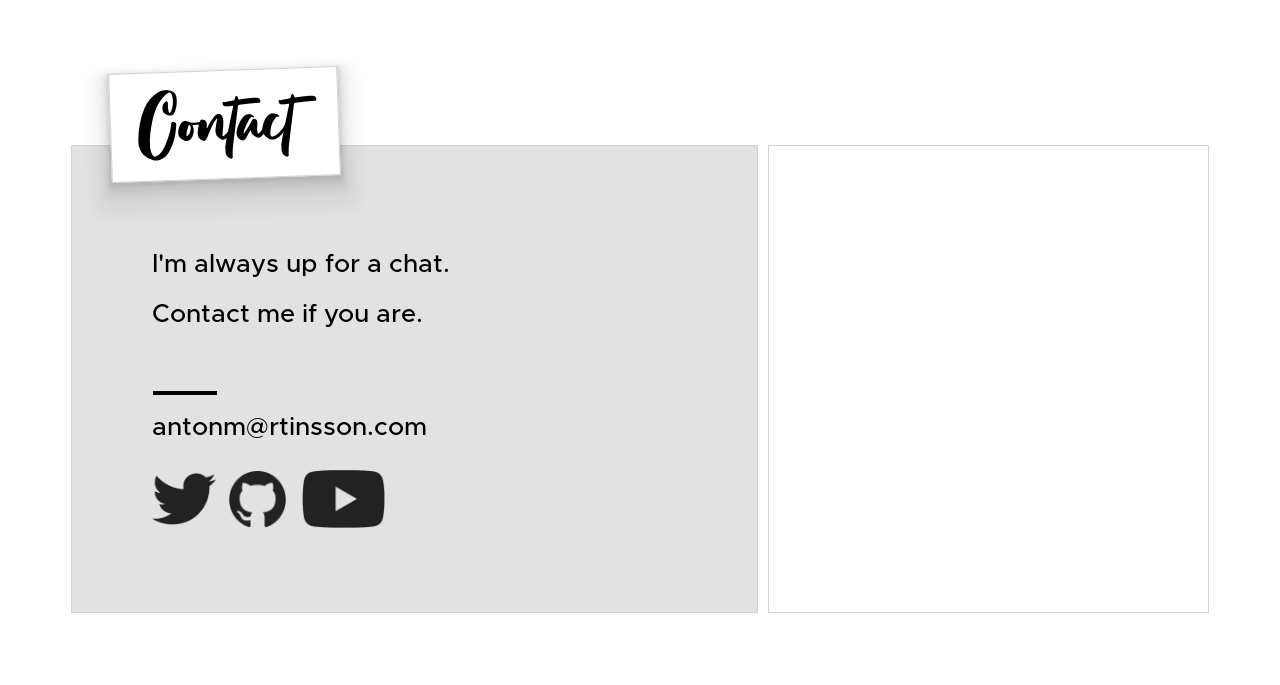
==== commit 45498aff: "Update project descriptions" ====
--- a/index.html
+++ b/index.html
@@ -119,8 +119,8 @@
             <div class="project" id="pollenomics">
               <div class="vStack">
                 <div class="projectTitle" id="pollenomicsTitle">Pollenomics</div>
-                <div class="projectLongText" id="pollenomicsLongText">Pollenomics is my allergy-season companion app, built for the latest Apple platforms with home screen widgets, Shortcuts, Siri support, and an Apple Watch app for quick pollen forecasts throughout the day.</div>
-                <div class="projectShortText" id="pollenomicsShortText">An allergy-season companion with widgets, Siri and Shortcuts support, and an Apple Watch app for quick pollen forecasts.</div>
+                <div class="projectLongText" id="pollenomicsLongText">Pollenomics is my latest app built with the latest and greatest on Apple platforms. With home screen widgets, Shortcuts, Siri support, and an Apple Watch app, it's got it all to be your favorite allergy-season companion.</div>
+                <div class="projectShortText" id="pollenomicsShortText">Your allergy-season companion built to take advantage of modern Apple platform conventions, inlcuding Siri and Shortcuts support.</div>
               </div>
               <img src="Resources/ProjectImages/PollenomicsIcon.png" class="projectImage" id="pollenomicsIcon" alt="Pollenomics">
             </div>
@@ -141,8 +141,8 @@
             <div class="project" id="cryptoverview">
               <div class="vStack">
                 <div class="projectTitle" id="cryptoverviewTitle">Cryptoverview</div>
-                <div class="projectLongText" id="cryptoverviewLongText">Cryptoverview is an app I spun up in order to keep track of some basic crypto metrics, like the Bitcoin Fear and Greed Index and the average ETH gas fee.</div>
-                <div class="projectShortText" id="cryptoverviewShortText">Cryptoverview is an app I spun up in order to keep track of some basic crypto metrics.</div>
+                <div class="projectLongText" id="cryptoverviewLongText">Cryptoverview is an app I spun up in order to keep track of some basic Bitcoin metrics, like the Fear and Greed Index and the average transaction fee.</div>
+                <div class="projectShortText" id="cryptoverviewShortText">Cryptoverview is an app I spun up in order to keep track of some basic Bitcoin metrics.</div>
               </div>
               <img src="Resources/ProjectImages/CryptoverviewIcon.png" class="projectImage" id="cryptoverviewIcon" alt="Cryptoverview">
             </div>
